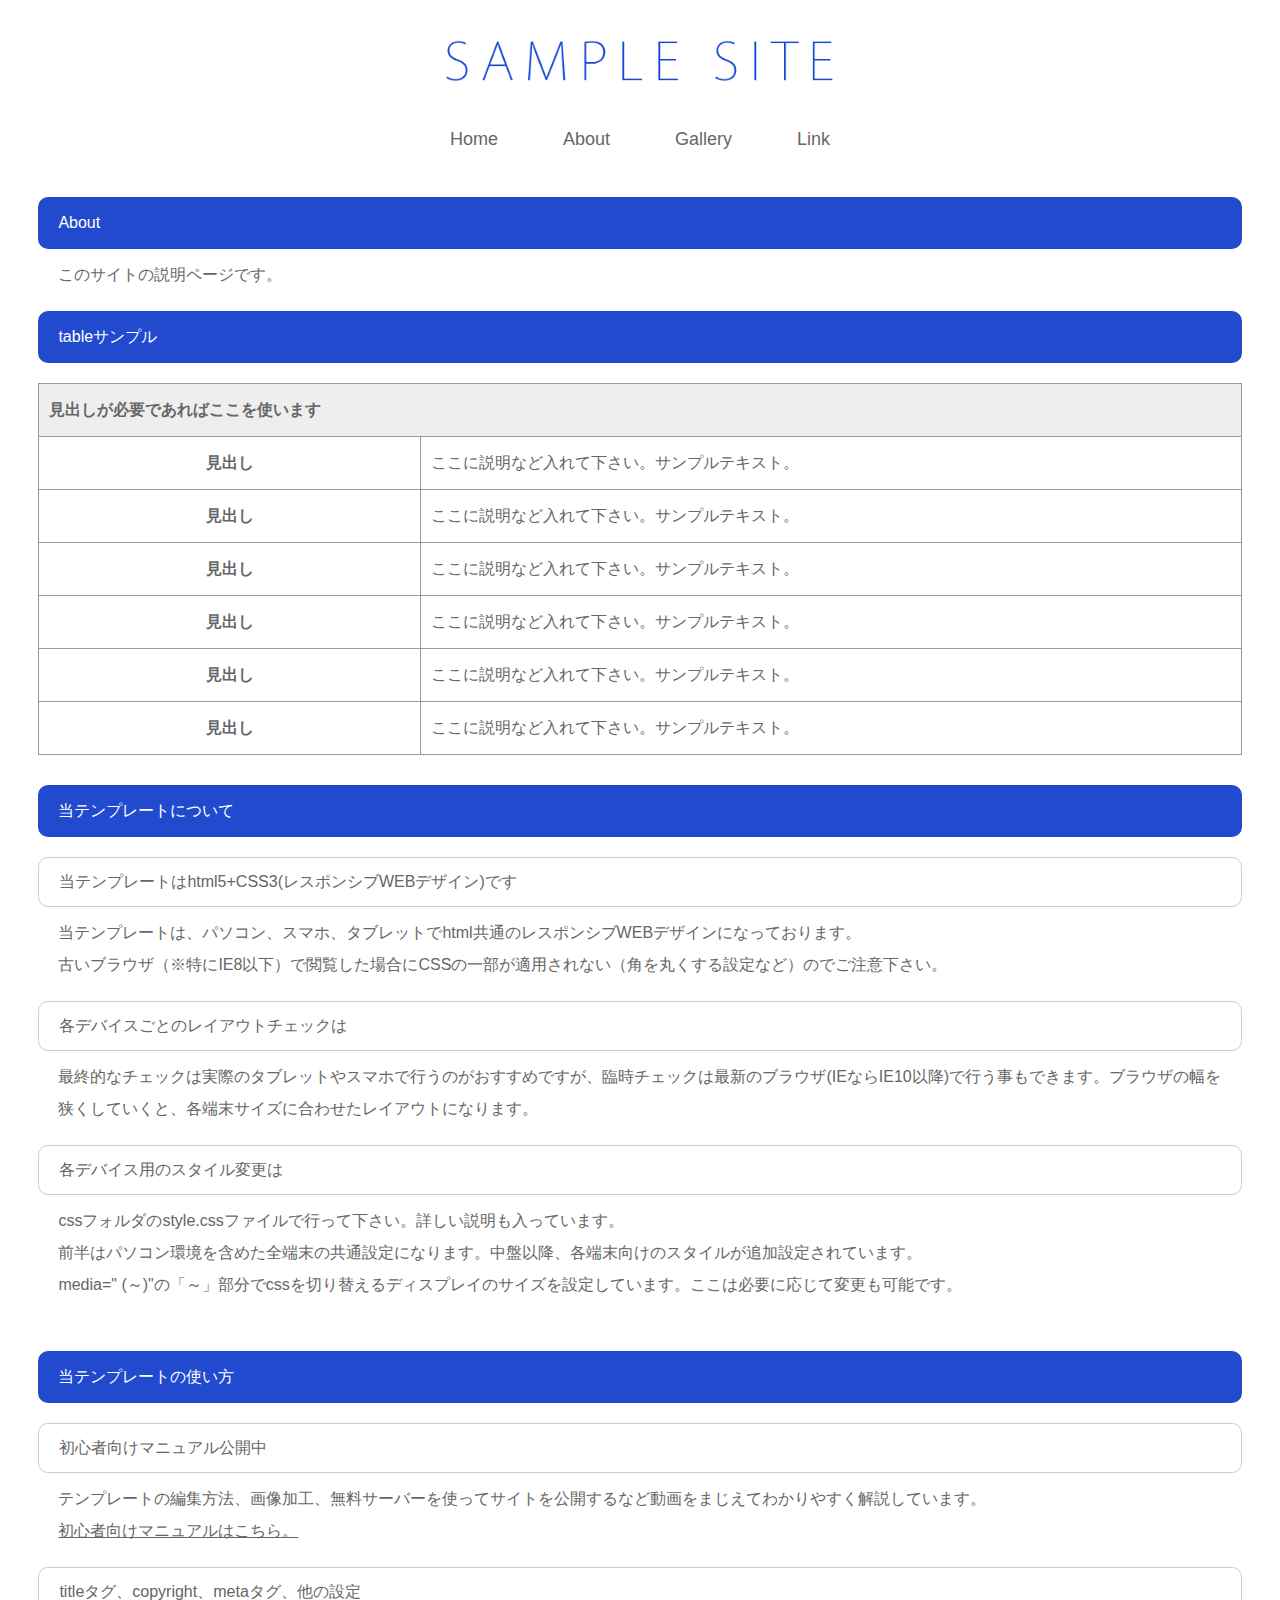
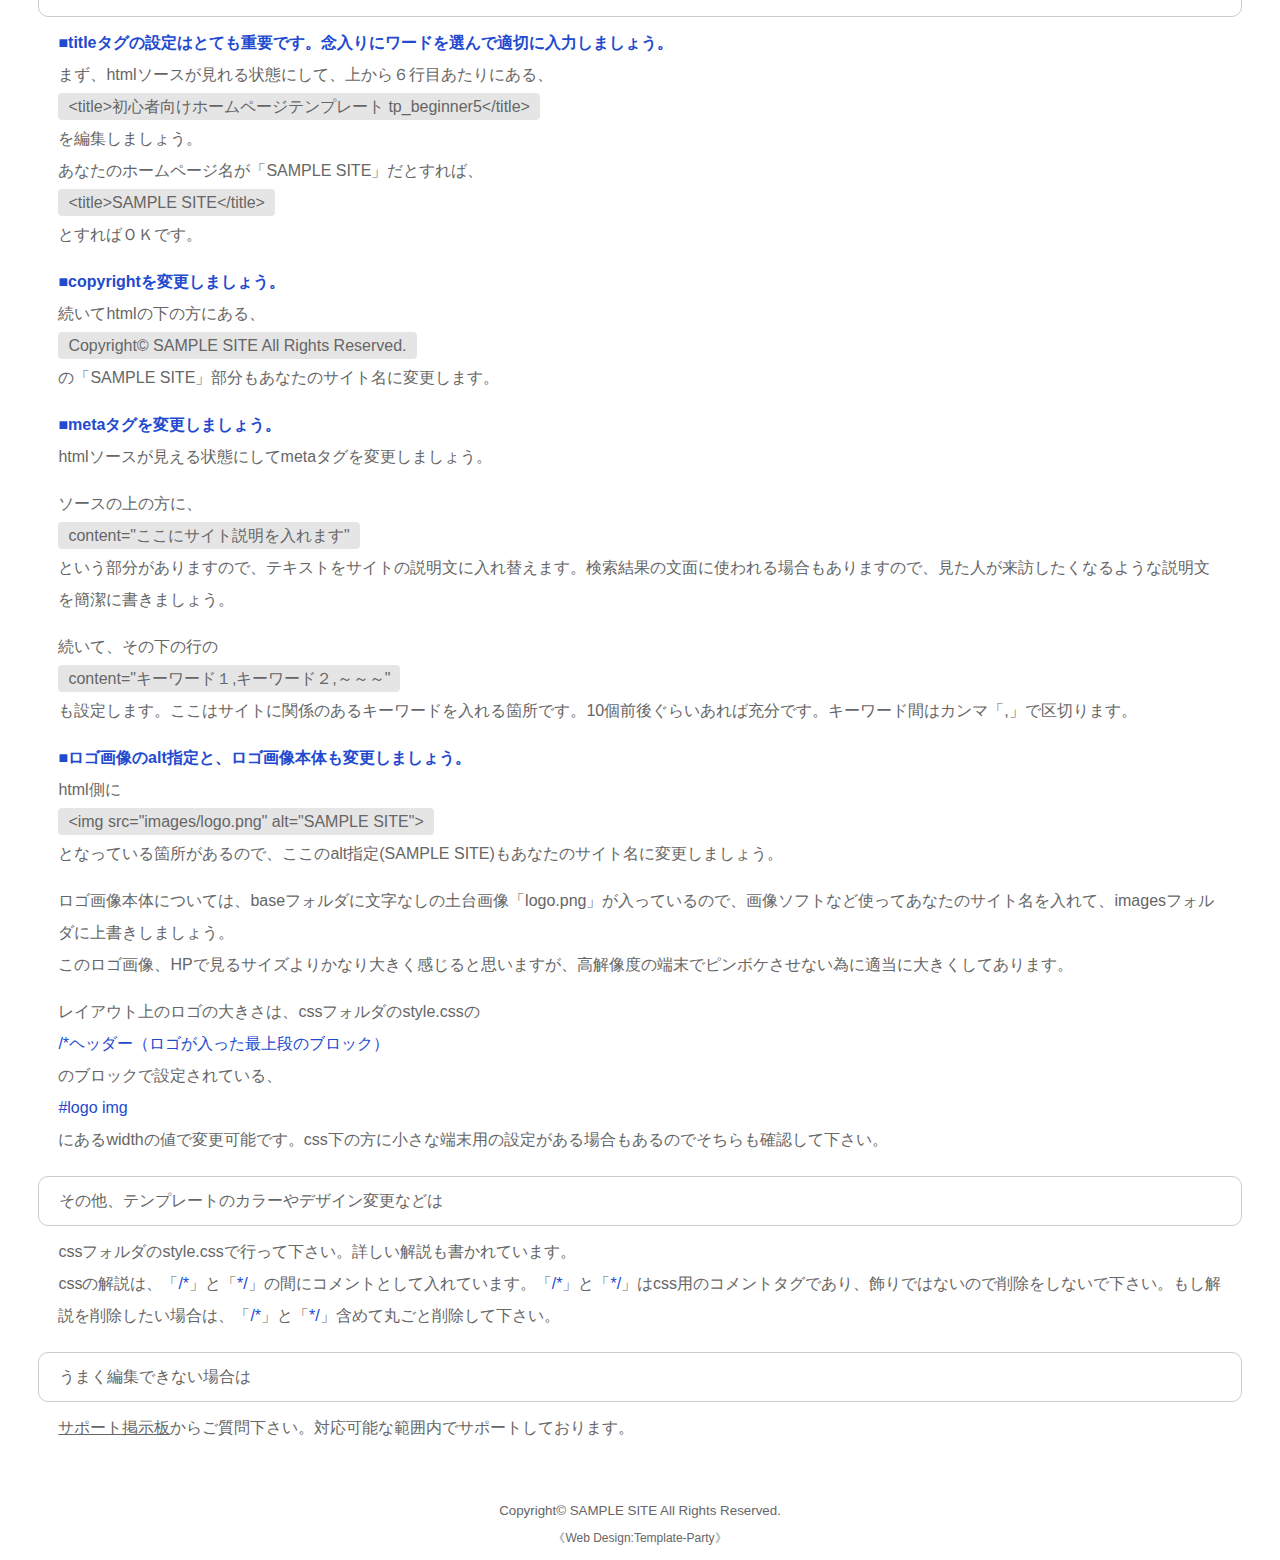
==== about.html @ 86ef866b "add template" ====
<!DOCTYPE html>
<html lang="ja">
<head>
<meta charset="UTF-8">
<meta http-equiv="X-UA-Compatible" content="IE=edge">
<title>初心者向けホームページテンプレート tp_beginner5</title>
<meta name="viewport" content="width=device-width, initial-scale=1">
<meta name="description" content="ここにサイト説明を入れます">
<meta name="keywords" content="キーワード１,キーワード２,キーワード３,キーワード４,キーワード５">
<link rel="stylesheet" href="css/style.css">
<!--[if lt IE 9]>
<script src="https://oss.maxcdn.com/html5shiv/3.7.2/html5shiv.min.js"></script>
<script src="https://oss.maxcdn.com/respond/1.4.2/respond.min.js"></script>
<![endif]-->
</head>

<body>

<div id="container">

<header>
<h1 id="logo"><a href="index.html"><img src="images/logo.png" alt="SAMPLE SITE"></a></h1>
</header>

<nav id="menubar">
<ul>
<li><a href="index.html">Home</a></li>
<li><a href="about.html">About</a></li>
<li><a href="gallery.html">Gallery</a></li>
<li><a href="link.html">Link</a></li>
</ul>
</nav>

<div id="contents">

<section>

<h2>About</h2>
<p>このサイトの説明ページです。</p>

<h2>tableサンプル</h2>
<table class="ta1">
<caption>見出しが必要であればここを使います</caption>
<tr>
<th>見出し</th>
<td>ここに説明など入れて下さい。サンプルテキスト。</td>
</tr>
<tr>
<th>見出し</th>
<td>ここに説明など入れて下さい。サンプルテキスト。</td>
</tr>
<tr>
<th>見出し</th>
<td>ここに説明など入れて下さい。サンプルテキスト。</td>
</tr>
<tr>
<th>見出し</th>
<td>ここに説明など入れて下さい。サンプルテキスト。</td>
</tr>
<tr>
<th>見出し</th>
<td>ここに説明など入れて下さい。サンプルテキスト。</td>
</tr>
<tr>
<th>見出し</th>
<td>ここに説明など入れて下さい。サンプルテキスト。</td>
</tr>
</table>

</section>

<section id="about">

<h2>当テンプレートについて</h2>

<h3>当テンプレートはhtml5+CSS3(レスポンシブWEBデザイン)です</h3>
<p>当テンプレートは、パソコン、スマホ、タブレットでhtml共通のレスポンシブWEBデザインになっております。<br>
古いブラウザ（※特にIE8以下）で閲覧した場合にCSSの一部が適用されない（角を丸くする設定など）のでご注意下さい。</p>

<h3>各デバイスごとのレイアウトチェックは</h3>
<p>最終的なチェックは実際のタブレットやスマホで行うのがおすすめですが、臨時チェックは最新のブラウザ(IEならIE10以降)で行う事もできます。ブラウザの幅を狭くしていくと、各端末サイズに合わせたレイアウトになります。</p>

<h3>各デバイス用のスタイル変更は</h3>
<p>cssフォルダのstyle.cssファイルで行って下さい。詳しい説明も入っています。<br>
前半はパソコン環境を含めた全端末の共通設定になります。中盤以降、各端末向けのスタイルが追加設定されています。<br>
media=&quot; (～)&quot;の「～」部分でcssを切り替えるディスプレイのサイズを設定しています。ここは必要に応じて変更も可能です。</p>

</section>

<section>

<h2>当テンプレートの使い方</h2>

<h3>初心者向けマニュアル公開中</h3>
<p>テンプレートの編集方法、画像加工、無料サーバーを使ってサイトを公開するなど動画をまじえてわかりやすく解説しています。<br>
<a href="https://template-party.com/tips/index_beginner.html" target="_blank">初心者向けマニュアルはこちら。</a></p>

<h3>titleタグ、copyright、metaタグ、他の設定</h3>
<p><strong class="color1">■titleタグの設定はとても重要です。念入りにワードを選んで適切に入力しましょう。</strong><br>
まず、htmlソースが見れる状態にして、上から６行目あたりにある、<br>
<span class="look">&lt;title&gt;初心者向けホームページテンプレート tp_beginner5&lt;/title&gt;</span><br>
を編集しましょう。<br>
あなたのホームページ名が「SAMPLE SITE」だとすれば、<br>
<span class="look">&lt;title&gt;SAMPLE SITE&lt;/title&gt;</span><br>
とすればＯＫです。</p>
<p><strong class="color1">■copyrightを変更しましょう。</strong><br>
続いてhtmlの下の方にある、<br>
<span class="look">Copyright&copy; SAMPLE SITE All Rights Reserved.</span><br>
の「SAMPLE SITE」部分もあなたのサイト名に変更します。</p>
<p><strong class="color1">■metaタグを変更しましょう。</strong><br>
htmlソースが見える状態にしてmetaタグを変更しましょう。</p>
<p>ソースの上の方に、<br>
<span class="look">content=&quot;ここにサイト説明を入れます&quot;</span><br>
という部分がありますので、テキストをサイトの説明文に入れ替えます。検索結果の文面に使われる場合もありますので、見た人が来訪したくなるような説明文を簡潔に書きましょう。</p>
<p>続いて、その下の行の<br>
<span class="look">content=&quot;キーワード１,キーワード２,～～～&quot;</span><br>
も設定します。ここはサイトに関係のあるキーワードを入れる箇所です。10個前後ぐらいあれば充分です。キーワード間はカンマ「,」で区切ります。</p>
<p><strong class="color1">■ロゴ画像のalt指定と、ロゴ画像本体も変更しましょう。</strong><br>
html側に<br>
<span class="look">&lt;img src=&quot;images/logo.png&quot; alt=&quot;SAMPLE SITE&quot;&gt;</span><br>
となっている箇所があるので、ここのalt指定(SAMPLE SITE)もあなたのサイト名に変更しましょう。</p>
<p>ロゴ画像本体については、baseフォルダに文字なしの土台画像「logo.png」が入っているので、画像ソフトなど使ってあなたのサイト名を入れて、imagesフォルダに上書きしましょう。<br>
このロゴ画像、HPで見るサイズよりかなり大きく感じると思いますが、高解像度の端末でピンボケさせない為に適当に大きくしてあります。</p>
<p>レイアウト上のロゴの大きさは、cssフォルダのstyle.cssの<br>
<spna class="color1">/*ヘッダー（ロゴが入った最上段のブロック）</spna><br>
のブロックで設定されている、<br>
<span class="color1">#logo img</span><br>
にあるwidthの値で変更可能です。css下の方に小さな端末用の設定がある場合もあるのでそちらも確認して下さい。</p>

<h3>その他、テンプレートのカラーやデザイン変更などは</h3>
<p>cssフォルダのstyle.cssで行って下さい。詳しい解説も書かれています。<br>
cssの解説は、「<span class="color1">/*</span>」と「<span class="color1">*/</span>」の間にコメントとして入れています。「<span class="color1">/*</span>」と「<span class="color1">*/</span>」はcss用のコメントタグであり、飾りではないので削除をしないで下さい。もし解説を削除したい場合は、「<span class="color1">/*</span>」と「<span class="color1">*/</span>」含めて丸ごと削除して下さい。</p>

<h3>うまく編集できない場合は</h3>
<p><a href="https://template-party.com/bbs/">サポート掲示板</a>からご質問下さい。対応可能な範囲内でサポートしております。</p>

</section>

</div>
<!--/contents-->

<footer>
<small>Copyright&copy; <a href="index.html">SAMPLE SITE</a> All Rights Reserved.</small>
<span class="pr">《<a href="https://template-party.com/" target="_blank">Web Design:Template-Party</a>》</span>
</footer>

</div>
<!--/container-->

</body>
</html>
---- css/style.css ----
@charset "utf-8";


/*PC・タブレット・スマホ(全端末)共通設定
------------------------------------------------------------------------------------------------------------------------------------------------------*/

/*全体の設定
---------------------------------------------------------------------------*/
body {
	margin: 0px;
	padding: 0px;
	-webkit-text-size-adjust: none;
	color: #666;	/*全体の文字色*/
	font-family: "ヒラギノ角ゴ Pro W3", "Hiragino Kaku Gothic Pro", "メイリオ", Meiryo, Osaka, "ＭＳ Ｐゴシック", "MS PGothic", sans-serif;	/*フォント種類*/
	font-size: 16px;	/*文字サイズ*/
	line-height: 2;		/*行間*/
	background: #fff;	/*背景色*/
}
h1,h2,h3,h4,h5,p,ul,ol,li,dl,dt,dd,form,figure,form,select,input,textarea {margin: 0px;padding: 0px;font-size: 100%;font-weight: normal;}
ul {list-style-type: none;}
ol {padding-left: 40px;padding-bottom: 15px;}
img {border: none;max-width: 100%;height: auto;vertical-align: middle;}
table {border-collapse:collapse;font-size: 100%;border-spacing: 0;}
iframe {width: 100%;}

/*リンク（全般）設定
---------------------------------------------------------------------------*/
a {
	color: #666;	/*リンクテキストの色*/
	transition: 0.3s;	/*マウスオン時の移り変わるまでの時間設定。0.3秒。*/
}
a:hover {
	color: #224acf;	/*マウスオン時の文字色*/
}

/*コンテナー（ホームページを囲む一番外側のブロック）
---------------------------------------------------------------------------*/
#container {
	max-width: 1400px;	/*ブロックの最大幅*/
	margin: 0 auto;
	padding: 0 3%;
}

/*ヘッダー（ロゴが入った最上段のブロック）
---------------------------------------------------------------------------*/
/*headerブロック*/
header {
	text-align: center;	/*内容を中央よせ*/
}
/*ロゴ画像設定*/
#logo img {
	width: 400px;	/*画像幅*/
	margin: 40px auto 40px;	/*ロゴの上と下に40pxスペースを空ける設定*/
}

/*トップページのメイン画像
---------------------------------------------------------------------------*/
/*画像ブロック*/
#mainimg img {
	border-radius: 10px;	/*角を丸くする指定。この１行を削除すれば角丸がなくなります。*/
	margin-bottom: 40px;	/*下に空けるスペース*/
}

/*メニュー
---------------------------------------------------------------------------*/
/*メニュー全体を囲むブロック*/
#menubar {
	text-align: center;		/*文字をセンタリング*/
	font-size: 18px;		/*文字サイズ*/
	margin-bottom: 40px;	/*下に空けるスペース*/
}
/*メニュー１個あたりの設定*/
#menubar li {
	display: inline;	/*横並びにする設定*/
}
#menubar li a {
	text-decoration: none;
	padding: 15px 30px;	/*各メニュー内の余白。上下に15px、左右に30pxあけるという意味。*/
}
/*マウスオン時の設定*/
#menubar li a:hover {
	color: #224acf;	/*文字色*/
	border-bottom: 4px solid #224acf;	/*下線の幅、線種、色*/
}

/*コンテンツ（見出しバーや文字などが入っているブロック）
---------------------------------------------------------------------------*/
/*コンテンツのh2タグの設定*/
#contents h2 {
	clear: both;
	margin-bottom: 20px;
	color: #fff;		/*文字色*/
	padding: 10px 20px;	/*上下、左右への余白*/
	background: #224acf;	/*背景色*/
	border-radius: 10px;	/*角を丸くする指定。この１行を削除すれば角丸がなくなります。*/
}
/*コンテンツのh3タグの設定*/
#contents h3 {
	clear: both;
	margin-bottom: 20px;
	padding: 8px 20px;	/*上下、左右への余白*/
	background: #fff;	/*背景色*/
	border: 1px solid #ccc;	/*枠線の幅、線種、色*/
	border-radius: 10px;	/*角を丸くする指定。この１行を削除すれば角丸がなくなります。*/
}
/*コンテンツのp(段落)タグ設定*/
#contents p {
	padding: 0px 20px 20px;	/*上、左右、下への余白*/
}
/*他。微調整。*/
#contents p + p {
	margin-top: -5px;
}
#contents h2 + p,
#contents h3 + p {
	margin-top: -10px;
}
#contents section + section {
	margin-top: 30px;
}

/*Galleryページ
---------------------------------------------------------------------------*/
/*各ブロックごとの設定*/
.list {
	overflow: hidden;
	border-bottom: 1px solid #ccc;	/*下線の幅、線種、色*/
	padding: 20px;	/*ボックス内の余白*/
}
/*h4見出しの設定*/
.list h4 {
	color: #224acf;	/*文字色*/
}
/*画像の設定*/
.list img {
	width: 20%;			/*画像幅*/
	float: left;		/*画像を左に回り込み*/
	margin-right: 3%	/*画像の右側に空けるスペース*/
}
/*段落タグ*/
.list p {
	padding: 0 !important;
}

/*フッター(ページ最下部のcopyrightのパーツ)設定
---------------------------------------------------------------------------*/
footer {
	clear: both;
	text-align: center;	/*文字をセンタリング*/
	padding: 30px 0px 10px;	/*上、左右、下へのボックス内の余白*/
}
footer a {
	text-decoration: none;
	border: none;
}
footer .pr {
	display: block;
}

/*トップページ内「更新情報・お知らせ」ブロック
---------------------------------------------------------------------------*/
/*ブロック全体の設定*/
#new dl {
	padding: 0px 20px;	/*上下、左右へのブロック内の余白*/
	margin-bottom: 20px;	/*ブロックの下(外側)に空ける余白*/
}
/*日付設定*/
#new dt {
	font-weight: bold;	/*太字にする設定。標準がいいならこの行削除。*/
	float: left;
	width: 8em;
}
/*記事設定*/
#new dd {
	padding-left: 8em;
}

/*テーブル
---------------------------------------------------------------------------*/
/*テーブル１行目に入った見出し部分（※caption）*/
.ta1 caption {
	border: 1px solid #999;	/*テーブルの枠線の幅、線種、色*/
	border-bottom: none;	/*下線だけ消す*/
	text-align: left;		/*文字を左寄せ*/
	background: #eee;		/*背景色*/
	font-weight: bold;		/*太字に*/
	padding: 10px;			/*ボックス内の余白*/
}
/*テーブル１行目に入った見出し部分（※tamidashi）*/
.ta1 th.tamidashi {
	width: auto;
	text-align: left;	/*左よせ*/
	background: #eee;	/*背景色*/
}
/*ta1テーブルブロック設定*/
.ta1 {
	table-layout: fixed;
	width: 100%;
	margin: 0 auto 20px;
}
.ta1, .ta1 td, .ta1 th {
	word-break: break-all;
	border: 1px solid #999;	/*テーブルの枠線の幅、線種、色*/
	padding: 10px;			/*テーブル内の余白*/
}
/*テーブルの左側ボックス*/
.ta1 th {
	text-align: center;	/*センタリング*/
	width: 30%;			/*幅*/
}

/*トップページのNEWアイコン
---------------------------------------------------------------------------*/
.newicon {
	background: #F00;	/*背景色*/
	color: #FFF;		/*文字色*/
	font-size: 70%;
	line-height: 1.5;
	padding: 2px 5px;
	border-radius: 2px;
	margin: 0px 5px;
	vertical-align: text-top;
}

/*その他
---------------------------------------------------------------------------*/
.look {background: #e5e5e5;padding: 5px 10px;border-radius: 4px;}
.mb15,.mb1em {margin-bottom: 15px;}
.color1 {color: #224acf;}
.pr {font-size: 12px;}
.wl {width: 96%;}
.ws {width: 50%;}
.c {text-align: center;}
.r {text-align: right;}
.l {text-align: left;}



/*画面幅580px以下の設定
------------------------------------------------------------------------------------------------------------------------------------------------------*/
@media screen and (max-width:580px){

/*全体の設定
---------------------------------------------------------------------------*/
body {
	font-size: 12px;	/*文字サイズ*/
	line-height: 1.5;	/*行間*/
}

/*メニュー
---------------------------------------------------------------------------*/
/*メニュー１個あたりの設定*/
#menubar li {
	display: block;	/*縦並びにする設定*/
	margin-bottom: 10px;
}
#menubar li a {
	text-decoration: none;
	padding: 8px 30px;	/*各メニュー内の余白。*/
}

/*Galleryページ
---------------------------------------------------------------------------*/
/*各ブロックごとの設定*/
.list {
	padding: 10px;	/*ボックス内の余白*/
}

/*その他
---------------------------------------------------------------------------*/
.ws,.wl {width: 94%;}

}
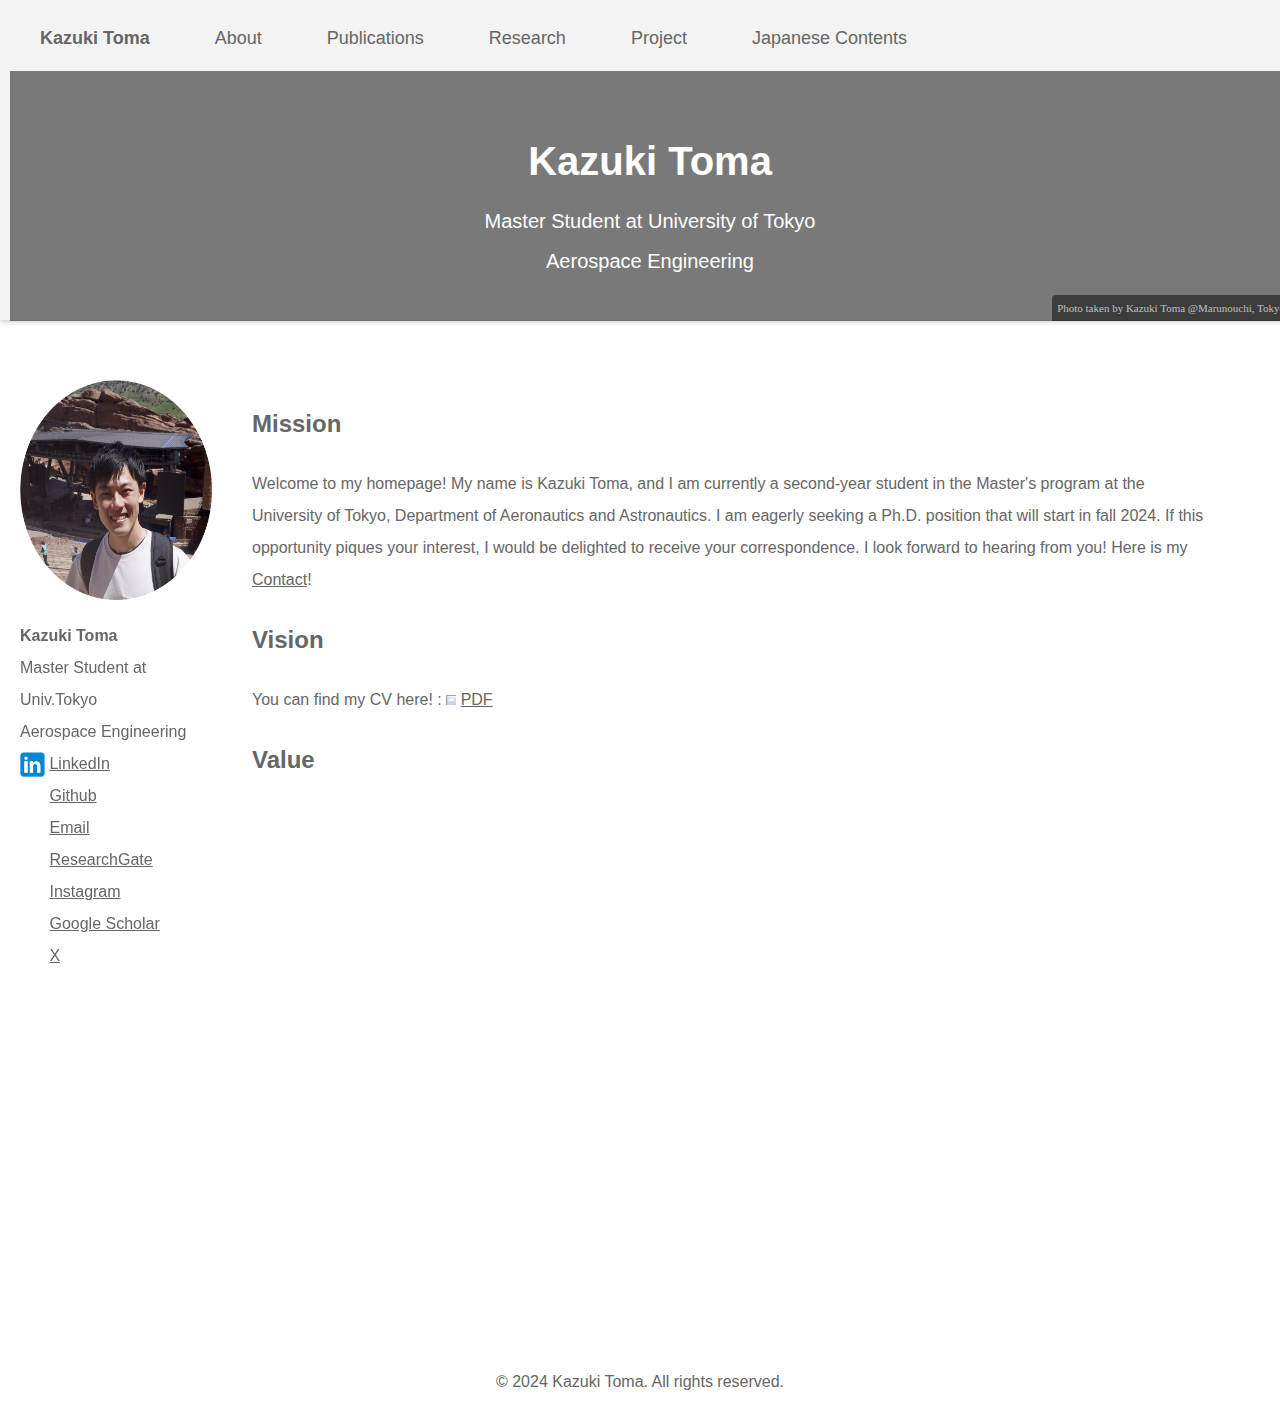
==== commit c314bd49: "modify misalignment" ====
--- a/about.html
+++ b/about.html
@@ -3,149 +3,145 @@
 <head>
 <meta charset="UTF-8">
 <meta http-equiv="X-UA-Compatible" content="IE=edge">
-<title>初心者向けホームページテンプレート tp_beginner5</title>
+<title>Kazuki Tom's website</title>
 <meta name="viewport" content="width=device-width, initial-scale=1">
-<meta name="description" content="ここにサイト説明を入れます">
-<meta name="keywords" content="キーワード１,キーワード２,キーワード３,キーワード４,キーワード５">
+<meta name="description" content="Hello, This is Kazuki Toma's website.">
+<meta name="keywords" content="Kazuki Toma, Kazuki, Toma, 藤間一輝, 藤間, 一輝, Space Music Hall">
 <link rel="stylesheet" href="css/style.css">
+
+
+
 <!--[if lt IE 9]>
 <script src="https://oss.maxcdn.com/html5shiv/3.7.2/html5shiv.min.js"></script>
 <script src="https://oss.maxcdn.com/respond/1.4.2/respond.min.js"></script>
 <![endif]-->
 </head>
 
+<!-- Google Analytics 
+Googleアナリティクス登録・設定手順【これさえ読めばOK！】（https://wacul-ai.com/blog/access-analysis/google-analytics-setting/ga-register)
+サイトで作成したホームページをGoogle Search Consoleに登録（https://detail.chiebukuro.yahoo.co.jp/qa/question_detail/q1427731289)
+サイトに analytics.js を追加する(https://developers.google.com/analytics/devguides/collection/analyticsjs?hl=ja)
+Googleアナリティクス(https://analytics.google.com/analytics/web/?authuser=0#/p421855579/reports/intelligenthome)
+-->
+<script>
+    (function(i,s,o,g,r,a,m){i['GoogleAnalyticsObject']=r;i[r]=i[r]||function(){
+    (i[r].q=i[r].q||[]).push(arguments)},i[r].l=1*new Date();a=s.createElement(o),
+    m=s.getElementsByTagName(o)[0];a.async=1;a.src=g;m.parentNode.insertBefore(a,m)
+    })(window,document,'script','https://www.google-analytics.com/analytics.js','ga');
+    
+    ga('create', 'G-3PBJPS4WJX', 'auto');
+    ga('send', 'pageview');
+</script>
+<!-- End Google Analytics -->
+
+
 <body>
+    <header>
+        <nav id="menubar">
+            <ul>
+            <li><a href="index.html"><b>Kazuki Toma</b></a></li>
+            <li><a href="about.html">About</a></li>
+            <li><a href="publication.html">Publications</a></li>
+            <li><a href="research.html">Research</a></li>
+            <li><a href="project.html">Project</a></li>
+            <li><a href="japanese.html">Japanese Contents</a></li>
+            </ul>
+        </nav>
 
-<div id="container">
+    <!--<h1 id="logo"><a href="index.html"><img src="images/spectacle4.png" alt="SAMPLE SITE"></a></h1> -->
+    <!--<aside id="mainimg"><img src="images/spectacle4.png" alt=""></aside>*/-->
 
-<header>
-<h1 id="logo"><a href="index.html"><img src="images/logo.png" alt="SAMPLE SITE"></a></h1>
-</header>
 
-<nav id="menubar">
-<ul>
-<li><a href="index.html">Home</a></li>
-<li><a href="about.html">About</a></li>
-<li><a href="gallery.html">Gallery</a></li>
-<li><a href="link.html">Link</a></li>
-</ul>
-</nav>
+    <!--https://magazine.techacademy.jp/magazine/34779-->
+        <div class="boxbackground">
+            <div id="title">
+                <h1><b>Kazuki Toma</b></h1>
+                <p>Master Student at University of Tokyo <br> 
+                    Aerospace Engineering</p>
+            </div><div id="page_caption">
+                Photo taken by Kazuki Toma @Marunouchi, Tokyo 
+            </div>
+        </div>
+    </header>
 
-<div id="contents">
+    <div class="container">
+        <div class="sidebar">
+            <!-- プロフィールやSNSリンクをここに挿入 -->
+            <img src="./images/toma.png" alt="Profile Picture" class="profile-picture">
+            <p><b>Kazuki Toma</b></p>
+            <p>Master Student at Univ.Tokyo</p>
+            <p>Aerospace Engineering</p>
+            <!-- SNSリンク -->
+            <div class="social-icons">
+                <a href="https://www.linkedin.com/in/toma-kazuki/" target="_blank"><img src="./images/icon_linkedin.png" alt="LinkedIn"></a>
+                <a href="https://www.linkedin.com/in/toma-kazuki/">LinkedIn</a>
+            </div>
+            <div class="social-icons">
+                <a href="https://github.com/toma-kazuki" target="_blank"><img src="./images/icon_github.png" alt="GitHub"></a>
+                <a href="https://github.com/toma-kazuki">Github</a>
+            </div>
+            <div class="social-icons">
+                <a href="https://github.com/toma-kazuki" target="_blank"><img src="./images/icon_github.png" alt="GitHub"></a>
+                <a href="https://github.com/toma-kazuki">Email</a>
+            </div>
+            <div class="social-icons">
+                <a href="https://github.com/toma-kazuki" target="_blank"><img src="./images/icon_github.png" alt="GitHub"></a>
+                <a href="https://github.com/toma-kazuki">ResearchGate</a>
+            </div>
+            <div class="social-icons">
+                <a href="https://github.com/toma-kazuki" target="_blank"><img src="./images/icon_github.png" alt="GitHub"></a>
+                <a href="https://github.com/toma-kazuki">Instagram</a>
+            </div>
+            <div class="social-icons">
+                <a href="https://github.com/toma-kazuki" target="_blank"><img src="./images/icon_github.png" alt="GitHub"></a>
+                <a href="https://github.com/toma-kazuki">Google Scholar</a>
+            </div>
+            <div class="social-icons">
+                <a href="https://github.com/toma-kazuki" target="_blank"><img src="./images/icon_github.png" alt="GitHub"></a>
+                <a href="https://github.com/toma-kazuki">X</a>
+            </div>
+        </div>
+        <div class="main-content">
+            <!-- スクロール可能なコンテンツ -->
+            <h2 id="mission"> Mission</h2>
+                <p>
+                  Welcome to my homepage! My name is Kazuki Toma, and I am currently a second-year student in the Master's program at the University of Tokyo, Department of Aeronautics and Astronautics. I am eagerly seeking a Ph.D. position that will start in fall 2024. If this opportunity piques your interest, I would be delighted to receive your correspondence. I look forward to hearing from you!
+                  Here is my
+                  <a href="#contact">Contact</a>!
+                </p>
+            <h2 id="vision"> Vision</h2>
+                You can find my CV here! :
+                <span class="pdf-icons">
+                  <a href="https://drive.google.com/file/d/1sSzMpFmXJdizXnPtMOZEeYq0dkq4J-Ny/view?usp=sharing" target="_blank"><img src="./image/icons8-pdf-96.png" alt="PDF"></a>
+                  <a href="https://drive.google.com/file/d/1sSzMpFmXJdizXnPtMOZEeYq0dkq4J-Ny/view?usp=sharing" target="_blank">PDF</a>
+                </span>
+          
+            <h2 id="value"> Value</h2>
+        </div>
 
-<section>
+    <!--
 
-<h2>About</h2>
-<p>このサイトの説明ページです。</p>
+    <h2>テンプレートのご利用前に必ずお読み下さい</h2>
 
-<h2>tableサンプル</h2>
-<table class="ta1">
-<caption>見出しが必要であればここを使います</caption>
-<tr>
-<th>見出し</th>
-<td>ここに説明など入れて下さい。サンプルテキスト。</td>
-</tr>
-<tr>
-<th>見出し</th>
-<td>ここに説明など入れて下さい。サンプルテキスト。</td>
-</tr>
-<tr>
-<th>見出し</th>
-<td>ここに説明など入れて下さい。サンプルテキスト。</td>
-</tr>
-<tr>
-<th>見出し</th>
-<td>ここに説明など入れて下さい。サンプルテキスト。</td>
-</tr>
-<tr>
-<th>見出し</th>
-<td>ここに説明など入れて下さい。サンプルテキスト。</td>
-</tr>
-<tr>
-<th>見出し</th>
-<td>ここに説明など入れて下さい。サンプルテキスト。</td>
-</tr>
-</table>
+    <h3>利用規約のご案内</h3>
+    <p>このテンプレートは、<a href="https://template-party.com/">Template Party</a>にて無料配布している『初心者向けホームページテンプレート tp_beginner5』です。必ずダウンロード先のサイトの<a href="https://template-party.com/read.html">利用規約</a>をご一読の上でご利用下さい。</p>
+    <p><span class="color1">■<strong>HP最下部の著作表示『Web Design:Template-Party』は無断で削除しないで下さい。</strong></span><br>
+    わざと見えなく加工する事も禁止です。</p>
+    <p><span class="color1">■<strong>下部の著作を外したい場合は</strong></span><br>
+    <a href="https://template-party.com/">Template-Party</a>の<a href="https://template-party.com/member.html">ライセンス契約</a>を行う事でHP下部の著作を外す事ができます。</p>
 
-</section>
+    <h3>当テンプレートの詳しい使い方は</h3>
+    <p><a href="about.html">こちらをご覧下さい。</a></p>
 
-<section id="about">
+    </section>
 
-<h2>当テンプレートについて</h2>
+    </div>
+    -->
 
-<h3>当テンプレートはhtml5+CSS3(レスポンシブWEBデザイン)です</h3>
-<p>当テンプレートは、パソコン、スマホ、タブレットでhtml共通のレスポンシブWEBデザインになっております。<br>
-古いブラウザ（※特にIE8以下）で閲覧した場合にCSSの一部が適用されない（角を丸くする設定など）のでご注意下さい。</p>
-
-<h3>各デバイスごとのレイアウトチェックは</h3>
-<p>最終的なチェックは実際のタブレットやスマホで行うのがおすすめですが、臨時チェックは最新のブラウザ(IEならIE10以降)で行う事もできます。ブラウザの幅を狭くしていくと、各端末サイズに合わせたレイアウトになります。</p>
-
-<h3>各デバイス用のスタイル変更は</h3>
-<p>cssフォルダのstyle.cssファイルで行って下さい。詳しい説明も入っています。<br>
-前半はパソコン環境を含めた全端末の共通設定になります。中盤以降、各端末向けのスタイルが追加設定されています。<br>
-media=&quot; (～)&quot;の「～」部分でcssを切り替えるディスプレイのサイズを設定しています。ここは必要に応じて変更も可能です。</p>
-
-</section>
-
-<section>
-
-<h2>当テンプレートの使い方</h2>
-
-<h3>初心者向けマニュアル公開中</h3>
-<p>テンプレートの編集方法、画像加工、無料サーバーを使ってサイトを公開するなど動画をまじえてわかりやすく解説しています。<br>
-<a href="https://template-party.com/tips/index_beginner.html" target="_blank">初心者向けマニュアルはこちら。</a></p>
-
-<h3>titleタグ、copyright、metaタグ、他の設定</h3>
-<p><strong class="color1">■titleタグの設定はとても重要です。念入りにワードを選んで適切に入力しましょう。</strong><br>
-まず、htmlソースが見れる状態にして、上から６行目あたりにある、<br>
-<span class="look">&lt;title&gt;初心者向けホームページテンプレート tp_beginner5&lt;/title&gt;</span><br>
-を編集しましょう。<br>
-あなたのホームページ名が「SAMPLE SITE」だとすれば、<br>
-<span class="look">&lt;title&gt;SAMPLE SITE&lt;/title&gt;</span><br>
-とすればＯＫです。</p>
-<p><strong class="color1">■copyrightを変更しましょう。</strong><br>
-続いてhtmlの下の方にある、<br>
-<span class="look">Copyright&copy; SAMPLE SITE All Rights Reserved.</span><br>
-の「SAMPLE SITE」部分もあなたのサイト名に変更します。</p>
-<p><strong class="color1">■metaタグを変更しましょう。</strong><br>
-htmlソースが見える状態にしてmetaタグを変更しましょう。</p>
-<p>ソースの上の方に、<br>
-<span class="look">content=&quot;ここにサイト説明を入れます&quot;</span><br>
-という部分がありますので、テキストをサイトの説明文に入れ替えます。検索結果の文面に使われる場合もありますので、見た人が来訪したくなるような説明文を簡潔に書きましょう。</p>
-<p>続いて、その下の行の<br>
-<span class="look">content=&quot;キーワード１,キーワード２,～～～&quot;</span><br>
-も設定します。ここはサイトに関係のあるキーワードを入れる箇所です。10個前後ぐらいあれば充分です。キーワード間はカンマ「,」で区切ります。</p>
-<p><strong class="color1">■ロゴ画像のalt指定と、ロゴ画像本体も変更しましょう。</strong><br>
-html側に<br>
-<span class="look">&lt;img src=&quot;images/logo.png&quot; alt=&quot;SAMPLE SITE&quot;&gt;</span><br>
-となっている箇所があるので、ここのalt指定(SAMPLE SITE)もあなたのサイト名に変更しましょう。</p>
-<p>ロゴ画像本体については、baseフォルダに文字なしの土台画像「logo.png」が入っているので、画像ソフトなど使ってあなたのサイト名を入れて、imagesフォルダに上書きしましょう。<br>
-このロゴ画像、HPで見るサイズよりかなり大きく感じると思いますが、高解像度の端末でピンボケさせない為に適当に大きくしてあります。</p>
-<p>レイアウト上のロゴの大きさは、cssフォルダのstyle.cssの<br>
-<spna class="color1">/*ヘッダー（ロゴが入った最上段のブロック）</spna><br>
-のブロックで設定されている、<br>
-<span class="color1">#logo img</span><br>
-にあるwidthの値で変更可能です。css下の方に小さな端末用の設定がある場合もあるのでそちらも確認して下さい。</p>
-
-<h3>その他、テンプレートのカラーやデザイン変更などは</h3>
-<p>cssフォルダのstyle.cssで行って下さい。詳しい解説も書かれています。<br>
-cssの解説は、「<span class="color1">/*</span>」と「<span class="color1">*/</span>」の間にコメントとして入れています。「<span class="color1">/*</span>」と「<span class="color1">*/</span>」はcss用のコメントタグであり、飾りではないので削除をしないで下さい。もし解説を削除したい場合は、「<span class="color1">/*</span>」と「<span class="color1">*/</span>」含めて丸ごと削除して下さい。</p>
-
-<h3>うまく編集できない場合は</h3>
-<p><a href="https://template-party.com/bbs/">サポート掲示板</a>からご質問下さい。対応可能な範囲内でサポートしております。</p>
-
-</section>
-
-</div>
-<!--/contents-->
-
-<footer>
-<small>Copyright&copy; <a href="index.html">SAMPLE SITE</a> All Rights Reserved.</small>
-<span class="pr">《<a href="https://template-party.com/" target="_blank">Web Design:Template-Party</a>》</span>
-</footer>
-
-</div>
-<!--/container-->
+    </div>
+    <footer>
+        <p>&copy; 2024 Kazuki Toma. All rights reserved.</p>
+    </footer>
 
 </body>
 </html>
--- a/css/style.css
+++ b/css/style.css
@@ -5,6 +5,8 @@
 ------------------------------------------------------------------------------------------------------------------------------------------------------*/
 
 /*全体の設定
+【HTML入門】フォントのサイズをfont sizeを使って指定する方法
+https://www.sejuku.net/blog/51809#index_id1
 ---------------------------------------------------------------------------*/
 body {
 	margin: 0px;
@@ -16,7 +18,8 @@
 	line-height: 2;		/*行間*/
 	background: #fff;	/*背景色*/
 }
-h1,h2,h3,h4,h5,p,ul,ol,li,dl,dt,dd,form,figure,form,select,input,textarea {margin: 0px;padding: 0px;font-size: 100%;font-weight: normal;}
+/* h1,h2,h3,h4,h5,p,*/
+ul,ol,li,dl,dt,dd,form,figure,form,select,input,textarea {margin: 0px;padding: 0px;font-size: 100%;font-weight: normal;}
 ul {list-style-type: none;}
 ol {padding-left: 40px;padding-bottom: 15px;}
 img {border: none;max-width: 100%;height: auto;vertical-align: middle;}
@@ -33,41 +36,157 @@
 	color: #224acf;	/*マウスオン時の文字色*/
 }
 
-/*コンテナー（ホームページを囲む一番外側のブロック）
----------------------------------------------------------------------------*/
-#container {
-	max-width: 1400px;	/*ブロックの最大幅*/
-	margin: 0 auto;
-	padding: 0 3%;
-}
 
 /*ヘッダー（ロゴが入った最上段のブロック）
 ---------------------------------------------------------------------------*/
 /*headerブロック*/
 header {
 	text-align: center;	/*内容を中央よせ*/
+    /*position: fixed;*/
+    width: 100%;
+    top: 0;
+    z-index: 10; /* ヘッダーを最前面に表示 */
+    background-color: #f3f3f3;
+    padding: 10px; /* ヘッダーの高さに影響します */
+    box-shadow: 0 2px 5px rgba(0,0,0,0.2);
+    height: 300px; /* ヘッダーの高さ */
 }
 /*ロゴ画像設定*/
 #logo img {
-	width: 400px;	/*画像幅*/
-	margin: 40px auto 40px;	/*ロゴの上と下に40pxスペースを空ける設定*/
-}
-
-/*トップページのメイン画像
----------------------------------------------------------------------------*/
-/*画像ブロック*/
-#mainimg img {
-	border-radius: 10px;	/*角を丸くする指定。この１行を削除すれば角丸がなくなります。*/
-	margin-bottom: 40px;	/*下に空けるスペース*/
-}
-
+	width: 4000px;	/*画像幅*/
+	/*margin: 40px auto 40px;	/*ロゴの上と下に40pxスペースを空ける設定*/
+}
+
+/*コンテナー（ホームページを囲む一番外側のブロック）と画面左右分割
+---------------------------------------------------------------------------*/
+.container {
+    display: flex;
+    min-height: 100vh; /* ビューポートの高さに合わせる */
+	/*max-width: 1400px;	/*ブロックの最大幅*/
+	/*margin: 0 auto;
+	padding: 0 3%;*/
+    padding-top: 40px; /* ヘッダーの高さに応じて調整 */
+    padding-bottom: 60px; /* フッターの高さに応じて調整 */
+}
+
+.sidebar {
+    width: 15%;
+    height: 100%;
+    position: sticky;
+    top: 0px; /* ヘッダーの高さに応じて調整 */
+    left: 0;
+    bottom: 60px; /* フッターの高さに応じて調整 */
+    overflow-y: auto; /* 必要に応じてスクロール */
+    /*background-color: #f3f3f3; /* 背景色 */
+    padding: 20px;
+	/*text-align: center;*/
+}
+
+.sidebar p {margin: 0px;padding: 0px;font-size: 100%;font-weight: normal;}
+
+.main-content {
+    width: 75%;
+    margin-left: 0%; /* 左側のサイドバーの幅と同じ */
+    overflow-y: scroll;
+    height: 100%;
+    padding: 20px;
+    background-color: #fff; /* 背景色 */
+}
+
+
+
+/*追加(画像を暗くして文字を入れる)
+画像編集せずCSSで画像を暗くする方法を現役エンジニアが解説【初心者向け】
+https://magazine.techacademy.jp/magazine/34779
+---------------------------------------------------------------------------*/
+.boxbackground {
+	position: relative;
+	/*width: 1400px;*/
+	height: 250px;
+	background: url("../images/bg_tokyo.jpeg");
+    background-position: center;
+	background-size: cover;
+	margin-bottom: 10px;	/*下に空けるスペース*/
+}
+#title {
+	position: absolute;
+	width: 100vw;
+	height: 200px;
+	background: rgba(0, 0, 0, 0.5);
+	background-size: cover;
+	text-align: center;
+	padding-top: 50px;
+	padding-left: -150px;
+}
+#title h1{
+	color: rgba(255, 255, 255, 1);
+	font-size: 40px;
+	margin: 0px;
+	padding: 0px;
+	font-weight: normal;
+}
+#title p{
+	color: rgba(255, 255, 255, 1);
+	font-size: 20px;
+	margin: 0px;
+	padding: 0px;
+	font-weight: normal;
+}
+
+#page_caption {
+    position: absolute;
+    bottom: 0;
+    right: 0;
+    margin: 0 auto;
+    padding: 2px 5px;
+    color: #fff;
+    font-family: Georgia,Times,serif;
+    font-size: .6875em;
+    background: #000;
+    text-align: right;
+    z-index: 5;
+    opacity: 0.5;
+    border-radius: 4px 0 4px 0
+}
+/*SNS画像
+HTML・CSSのおさらい! アイコンとテキストを
+横並びに配置する方法まとめ
+https://ics.media/entry/220126/
+--------------------------------------------------------------------------*/
+.button-01 {
+	display: block;
+	/*width: 100%;*/
+	/*/ アイコンのスペースを確保したpadding-leftを設定する*/
+	/*
+	padding: 2px 2px 2px 5px;*/
+	background-color: #fff;
+	/*/ 左から16pxの上下中央に背景画像を配置*/
+	background-position: left 600px center;
+	background-repeat: no-repeat;
+	background-size: 20px 20px;
+	/*/ 折り返しの対応*/
+	overflow-wrap: break-word;
+	text-align: center;
+	font-size: 20px;
+	&.linkedin {
+	  background-image: url("../images/sample5.jpg");
+	}
+	&.message {
+	  background-image: url("../images/sample5.jpg");
+	}
+	&.trash {
+	  background-image: url("../images/sample5.jpg");
+	}
+  }
+  
 /*メニュー
 ---------------------------------------------------------------------------*/
 /*メニュー全体を囲むブロック*/
 #menubar {
-	text-align: center;		/*文字をセンタリング*/
+	text-align: left;		/*文字をセンタリング*/
 	font-size: 18px;		/*文字サイズ*/
-	margin-bottom: 40px;	/*下に空けるスペース*/
+	margin-top: 10px;	/*下に空けるスペース https://open.shonan.bunkyo.ac.jp/~ohtan/kouza/css-margin.html*/
+	margin-bottom: 15px;	/*下に空けるスペース*/
 }
 /*メニュー１個あたりの設定*/
 #menubar li {
@@ -82,6 +201,40 @@
 	color: #224acf;	/*文字色*/
 	border-bottom: 4px solid #224acf;	/*下線の幅、線種、色*/
 }
+
+.social-icons a img {
+    width: 25px; /* Adjust the width as desired */
+    height: 25px; /* Adjust the height as desired */
+}
+
+.pdf-icons a img {
+max-width: 10px;
+max-height: 10px;
+width: 10px; /* Adjust the width as desired */
+he
+}
+
+
+
+/*イメージ関連 トップページのNEWアイコン
+---------------------------------------------------------------------------*/
+.newicon {
+	background: #F00;	/*背景色*/
+	color: #FFF;		/*文字色*/
+	font-size: 70%;
+	line-height: 1.5;
+	padding: 2px 5px;
+	/*border-radius: 2px;*/
+	margin: 0px 5px;
+	vertical-align: text-top;
+}
+
+.profile-picture {
+	width: 220px;
+	height: 220px;
+	margin-bottom: 20px;
+}
+
 
 /*コンテンツ（見出しバーや文字などが入っているブロック）
 ---------------------------------------------------------------------------*/
@@ -92,7 +245,7 @@
 	color: #fff;		/*文字色*/
 	padding: 10px 20px;	/*上下、左右への余白*/
 	background: #224acf;	/*背景色*/
-	border-radius: 10px;	/*角を丸くする指定。この１行を削除すれば角丸がなくなります。*/
+	/*border-radius: 10px;	角を丸くする指定。この１行を削除すれば角丸がなくなります。*/
 }
 /*コンテンツのh3タグの設定*/
 #contents h3 {
@@ -101,7 +254,7 @@
 	padding: 8px 20px;	/*上下、左右への余白*/
 	background: #fff;	/*背景色*/
 	border: 1px solid #ccc;	/*枠線の幅、線種、色*/
-	border-radius: 10px;	/*角を丸くする指定。この１行を削除すれば角丸がなくなります。*/
+	/*border-radius: 10px;	角を丸くする指定。この１行を削除すれば角丸がなくなります。元は10*/
 }
 /*コンテンツのp(段落)タグ設定*/
 #contents p {
@@ -209,18 +362,6 @@
 	width: 30%;			/*幅*/
 }
 
-/*トップページのNEWアイコン
----------------------------------------------------------------------------*/
-.newicon {
-	background: #F00;	/*背景色*/
-	color: #FFF;		/*文字色*/
-	font-size: 70%;
-	line-height: 1.5;
-	padding: 2px 5px;
-	border-radius: 2px;
-	margin: 0px 5px;
-	vertical-align: text-top;
-}
 
 /*その他
 ---------------------------------------------------------------------------*/
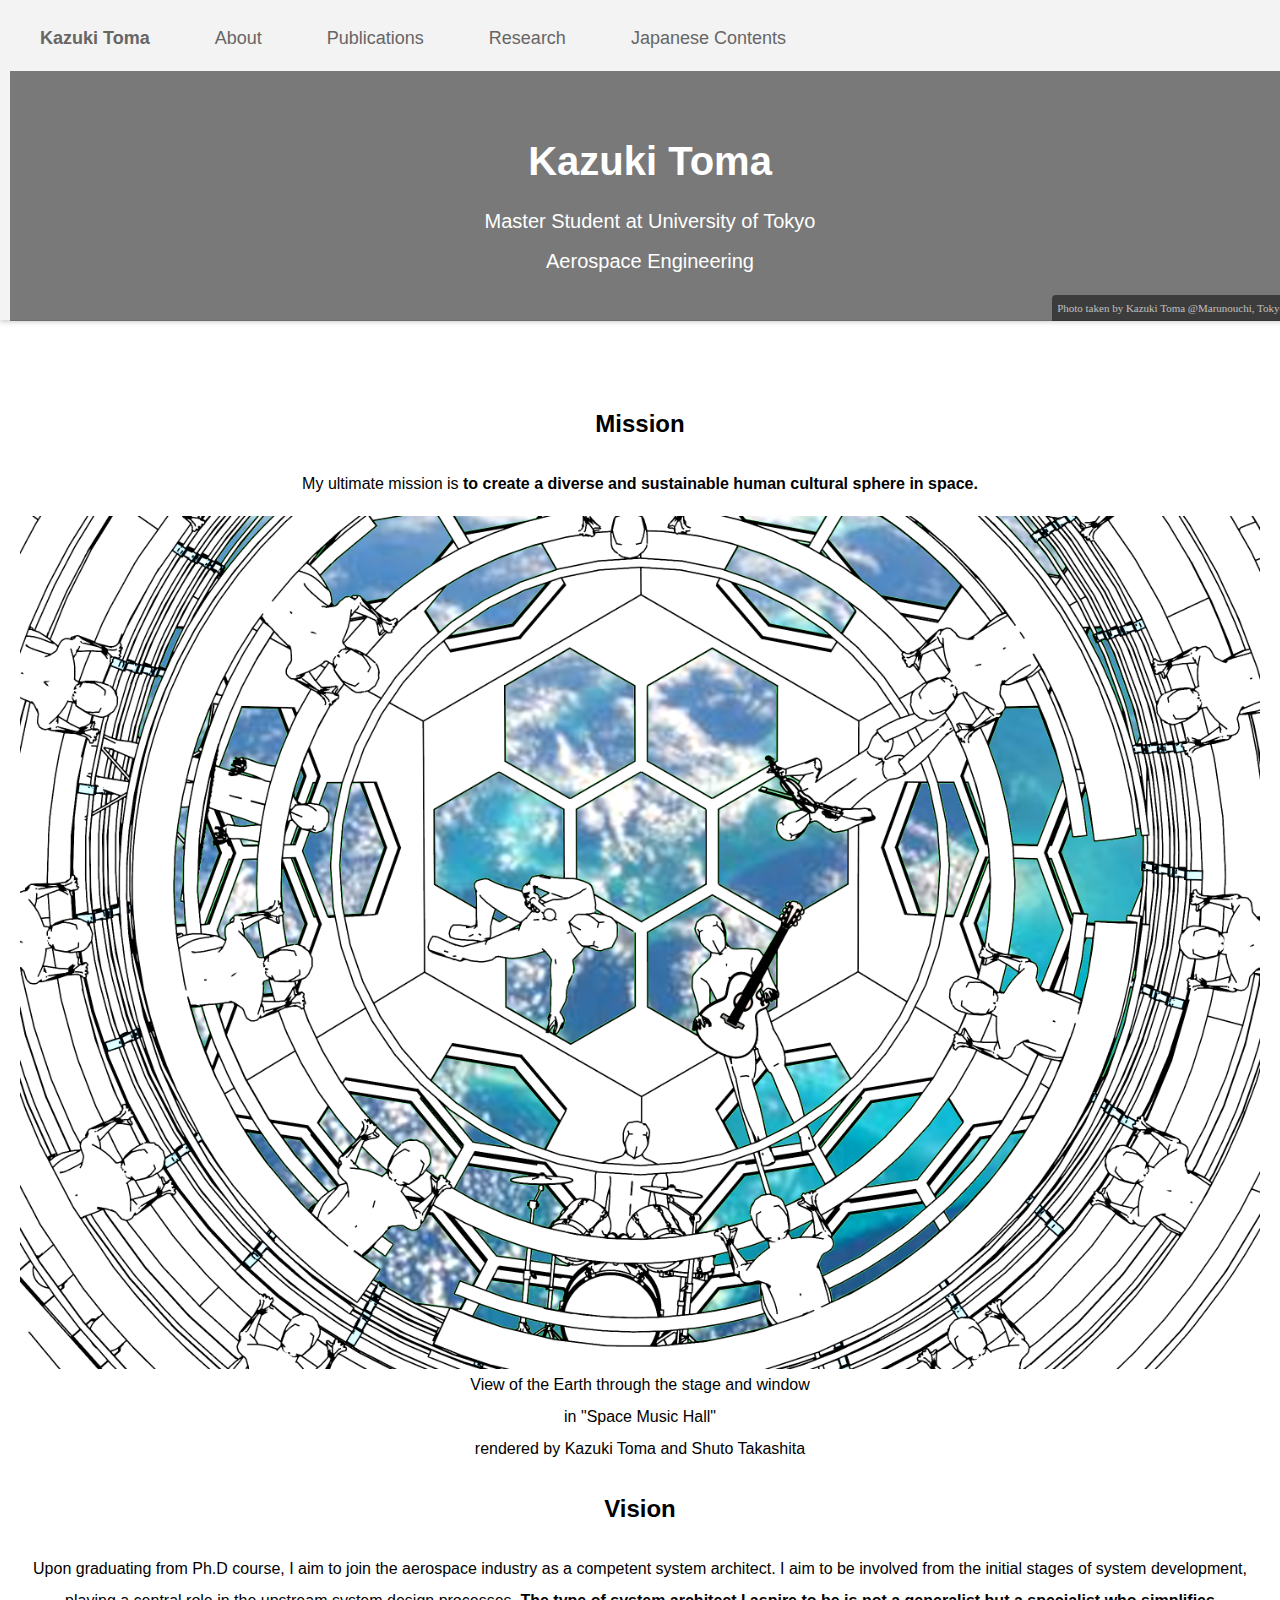
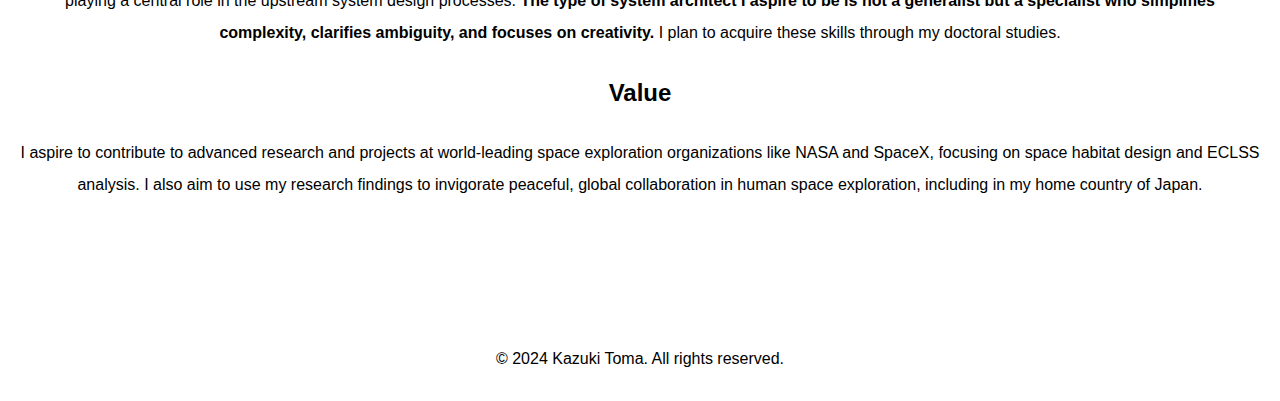
==== commit 0f1da880: "modify icon" ====
--- a/about.html
+++ b/about.html
@@ -3,7 +3,7 @@
 <head>
 <meta charset="UTF-8">
 <meta http-equiv="X-UA-Compatible" content="IE=edge">
-<title>Kazuki Tom's website</title>
+<title>Kazuki Tom's blog</title>
 <meta name="viewport" content="width=device-width, initial-scale=1">
 <meta name="description" content="Hello, This is Kazuki Toma's website.">
 <meta name="keywords" content="Kazuki Toma, Kazuki, Toma, 藤間一輝, 藤間, 一輝, Space Music Hall">
@@ -43,7 +43,6 @@
             <li><a href="about.html">About</a></li>
             <li><a href="publication.html">Publications</a></li>
             <li><a href="research.html">Research</a></li>
-            <li><a href="project.html">Project</a></li>
             <li><a href="japanese.html">Japanese Contents</a></li>
             </ul>
         </nav>
@@ -65,13 +64,13 @@
     </header>
 
     <div class="container">
-        <div class="sidebar">
+        <!--<div class="sidebar">-->
             <!-- プロフィールやSNSリンクをここに挿入 -->
-            <img src="./images/toma.png" alt="Profile Picture" class="profile-picture">
+            <!--<img src="./images/toma.png" alt="Profile Picture" class="profile-picture">
             <p><b>Kazuki Toma</b></p>
             <p>Master Student at Univ.Tokyo</p>
-            <p>Aerospace Engineering</p>
-            <!-- SNSリンク -->
+            <p>Aerospace Engineering</p>-->
+            <!-- SNSリンク 
             <div class="social-icons">
                 <a href="https://www.linkedin.com/in/toma-kazuki/" target="_blank"><img src="./images/icon_linkedin.png" alt="LinkedIn"></a>
                 <a href="https://www.linkedin.com/in/toma-kazuki/">LinkedIn</a>
@@ -81,42 +80,45 @@
                 <a href="https://github.com/toma-kazuki">Github</a>
             </div>
             <div class="social-icons">
-                <a href="https://github.com/toma-kazuki" target="_blank"><img src="./images/icon_github.png" alt="GitHub"></a>
+                <a href="https://github.com/toma-kazuki" target="_blank"><img src="./images/icon_gmail.png" alt="Gmail"></a>
                 <a href="https://github.com/toma-kazuki">Email</a>
             </div>
             <div class="social-icons">
-                <a href="https://github.com/toma-kazuki" target="_blank"><img src="./images/icon_github.png" alt="GitHub"></a>
-                <a href="https://github.com/toma-kazuki">ResearchGate</a>
+                <a href="https://www.facebook.com/profile.php?id=100006443952588" target="_blank"><img src="./images/icon_facebook.png" alt="Facebook"></a>
+                <a href="https://www.facebook.com/profile.php?id=100006443952588">Facebook</a>
             </div>
             <div class="social-icons">
-                <a href="https://github.com/toma-kazuki" target="_blank"><img src="./images/icon_github.png" alt="GitHub"></a>
-                <a href="https://github.com/toma-kazuki">Instagram</a>
+                <a href="https://www.instagram.com/tu_ma.guitar/" target="_blank"><img src="./images/icon_instagram.jpeg" alt="Instagram"></a>
+                <a href="https://www.instagram.com/tu_ma.guitar/">Instagram</a>
             </div>
             <div class="social-icons">
-                <a href="https://github.com/toma-kazuki" target="_blank"><img src="./images/icon_github.png" alt="GitHub"></a>
+                <a href="https://github.com/toma-kazuki" target="_blank"><img src="./images/icon_gscholar.png" alt="Google Scholar"></a>
                 <a href="https://github.com/toma-kazuki">Google Scholar</a>
             </div>
             <div class="social-icons">
-                <a href="https://github.com/toma-kazuki" target="_blank"><img src="./images/icon_github.png" alt="GitHub"></a>
-                <a href="https://github.com/toma-kazuki">X</a>
-            </div>
-        </div>
-        <div class="main-content">
+                <a href="https://twitter.com/TomaKazuki" target="_blank"><img src="./images/icon_x.png" alt="X"></a>
+                <a href="https://twitter.com/TomaKazuki">X</a>
+            </div>-->
+        <!--</div>-->
+        <div class="full-content">
             <!-- スクロール可能なコンテンツ -->
             <h2 id="mission"> Mission</h2>
                 <p>
-                  Welcome to my homepage! My name is Kazuki Toma, and I am currently a second-year student in the Master's program at the University of Tokyo, Department of Aeronautics and Astronautics. I am eagerly seeking a Ph.D. position that will start in fall 2024. If this opportunity piques your interest, I would be delighted to receive your correspondence. I look forward to hearing from you!
-                  Here is my
-                  <a href="#contact">Contact</a>!
+                    My ultimate mission is <b>to create a diverse and sustainable human cultural sphere in space.</b>
                 </p>
+                <img src="images/spectacle4.png">
+                <center>View of the Earth through the stage and window<br> 
+                    in "Space Music Hall" <br>
+                    rendered by Kazuki Toma and Shuto Takashita
+                </center>
             <h2 id="vision"> Vision</h2>
-                You can find my CV here! :
-                <span class="pdf-icons">
-                  <a href="https://drive.google.com/file/d/1sSzMpFmXJdizXnPtMOZEeYq0dkq4J-Ny/view?usp=sharing" target="_blank"><img src="./image/icons8-pdf-96.png" alt="PDF"></a>
-                  <a href="https://drive.google.com/file/d/1sSzMpFmXJdizXnPtMOZEeYq0dkq4J-Ny/view?usp=sharing" target="_blank">PDF</a>
-                </span>
-          
+                <p>
+                    Upon graduating from Ph.D course, I aim to join the aerospace industry as a competent system architect. I aim to be involved from the initial stages of system development, playing a central role in the upstream system design processes. <b>The type of system architect I aspire to be is not a generalist but a specialist who simplifies complexity, clarifies ambiguity, and focuses on creativity.</b> I plan to acquire these skills through my doctoral studies.
+                </p>
             <h2 id="value"> Value</h2>
+                <p>
+                    I aspire to contribute to advanced research and projects at world-leading space exploration organizations like NASA and SpaceX, focusing on space habitat design and ECLSS analysis. I also aim to use my research findings to invigorate peaceful, global collaboration in human space exploration, including in my home country of Japan. 
+                </p>
         </div>
 
     <!--
--- a/css/style.css
+++ b/css/style.css
@@ -12,7 +12,7 @@
 	margin: 0px;
 	padding: 0px;
 	-webkit-text-size-adjust: none;
-	color: #666;	/*全体の文字色*/
+	/*color: #666;	/*全体の文字色*/
 	font-family: "ヒラギノ角ゴ Pro W3", "Hiragino Kaku Gothic Pro", "メイリオ", Meiryo, Osaka, "ＭＳ Ｐゴシック", "MS PGothic", sans-serif;	/*フォント種類*/
 	font-size: 16px;	/*文字サイズ*/
 	line-height: 2;		/*行間*/
@@ -93,7 +93,13 @@
     background-color: #fff; /* 背景色 */
 }
 
-
+.full-content {
+	text-align: center;
+    overflow-y: scroll;
+    height: 100%;
+    padding: 20px;
+    background-color: #fff; /* 背景色 */
+}
 
 /*追加(画像を暗くして文字を入れる)
 画像編集せずCSSで画像を暗くする方法を現役エンジニアが解説【初心者向け】
